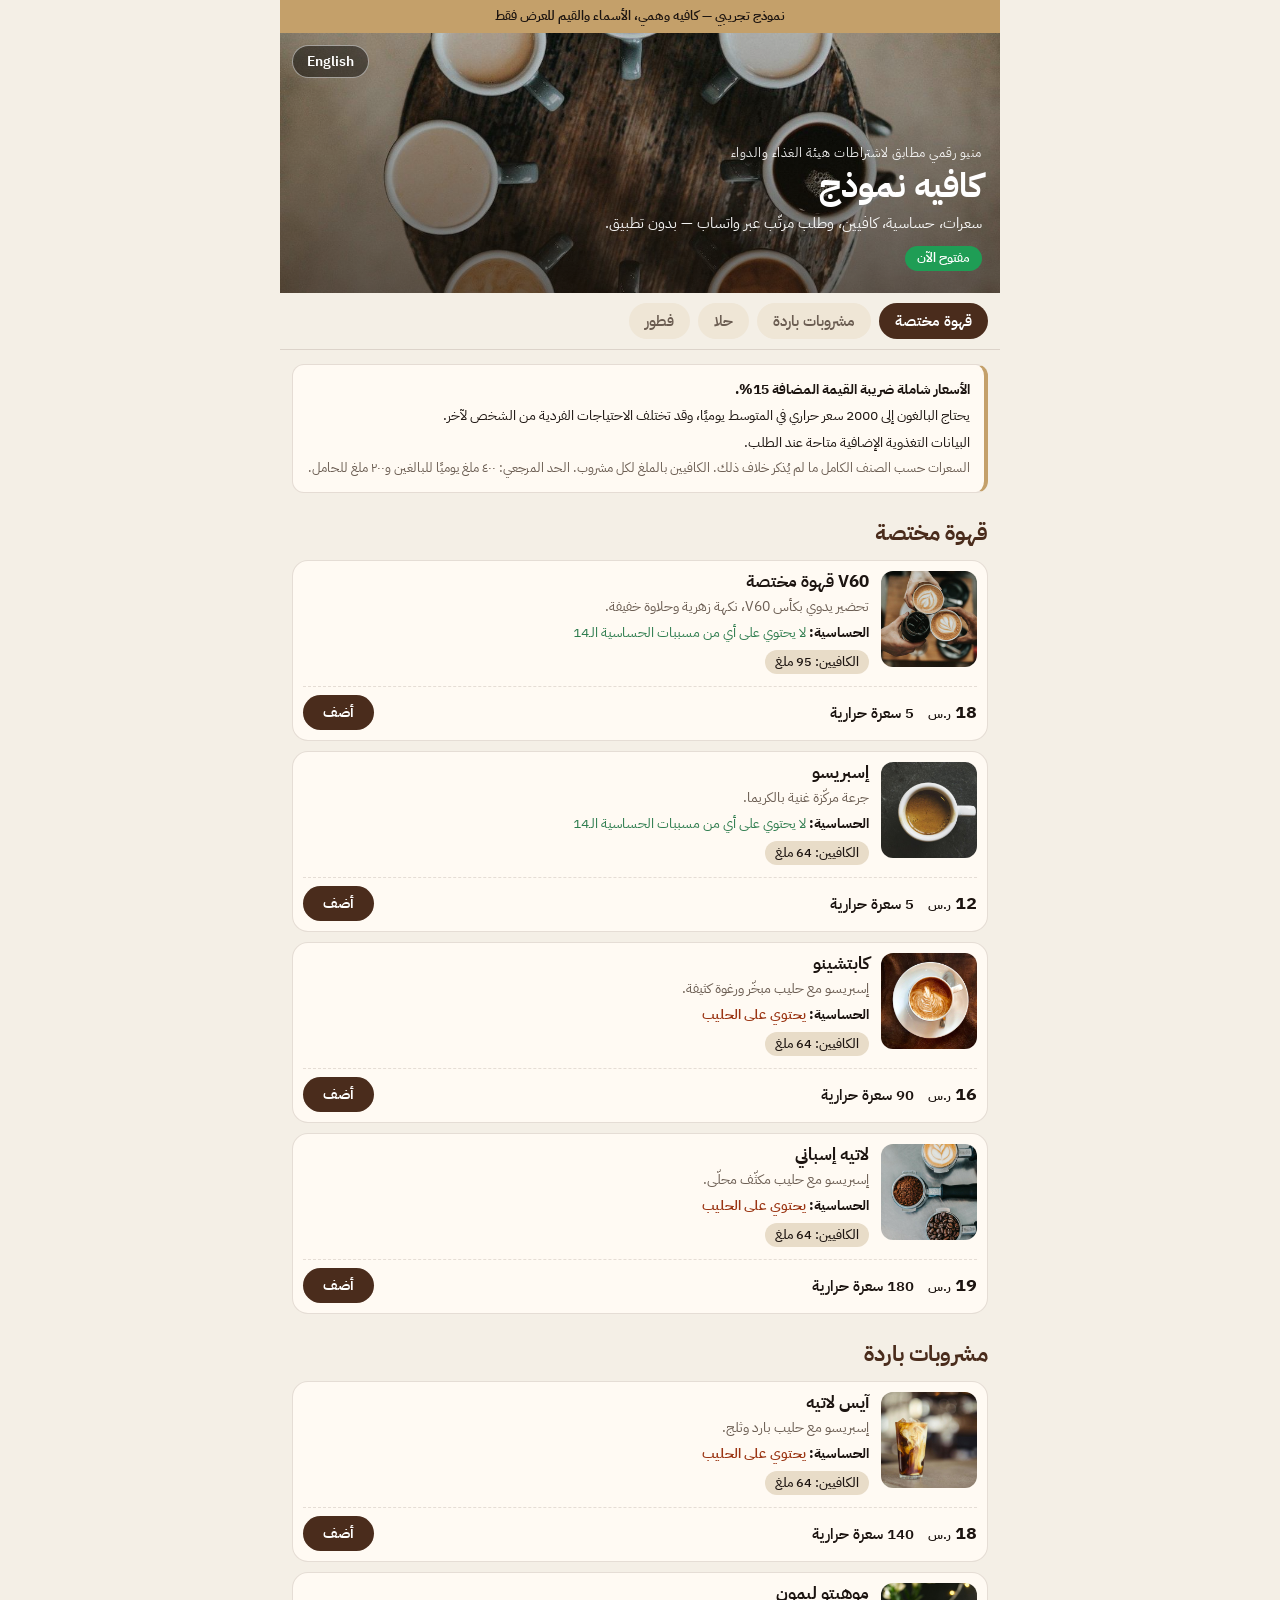
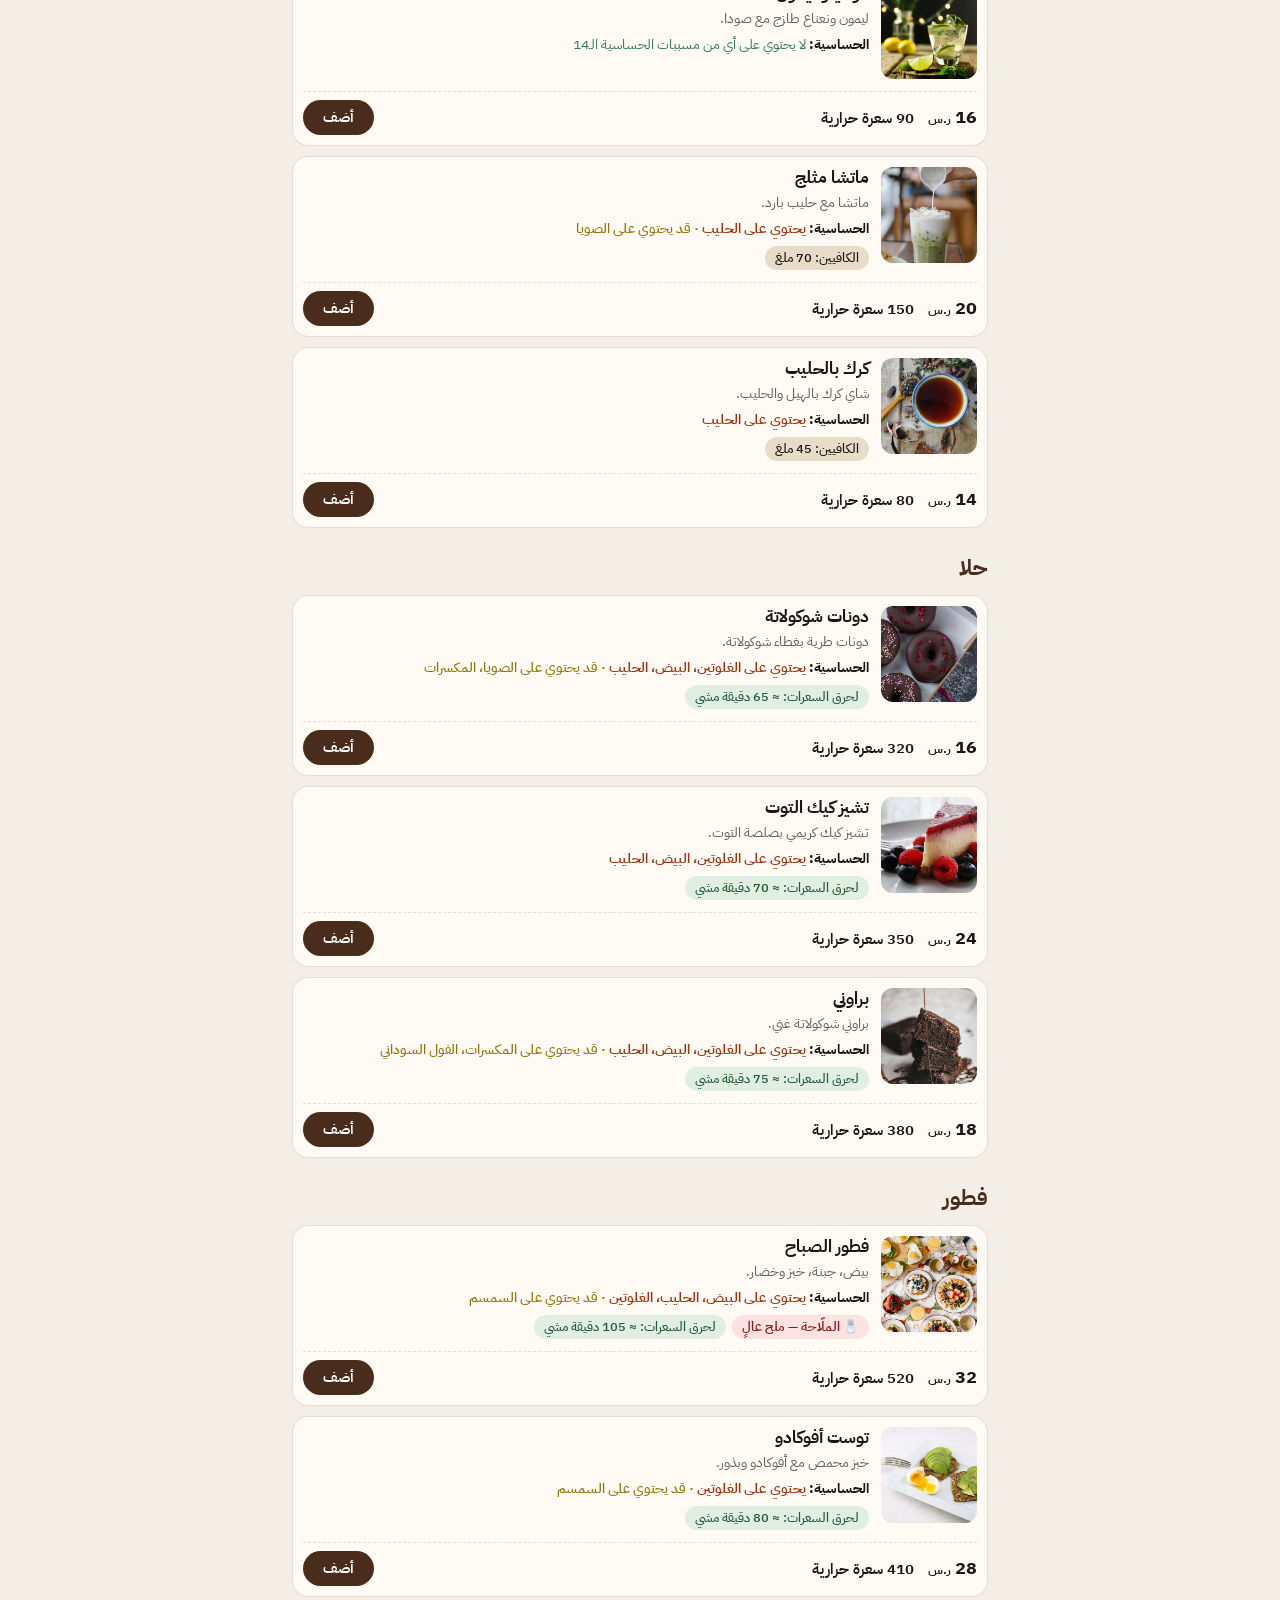
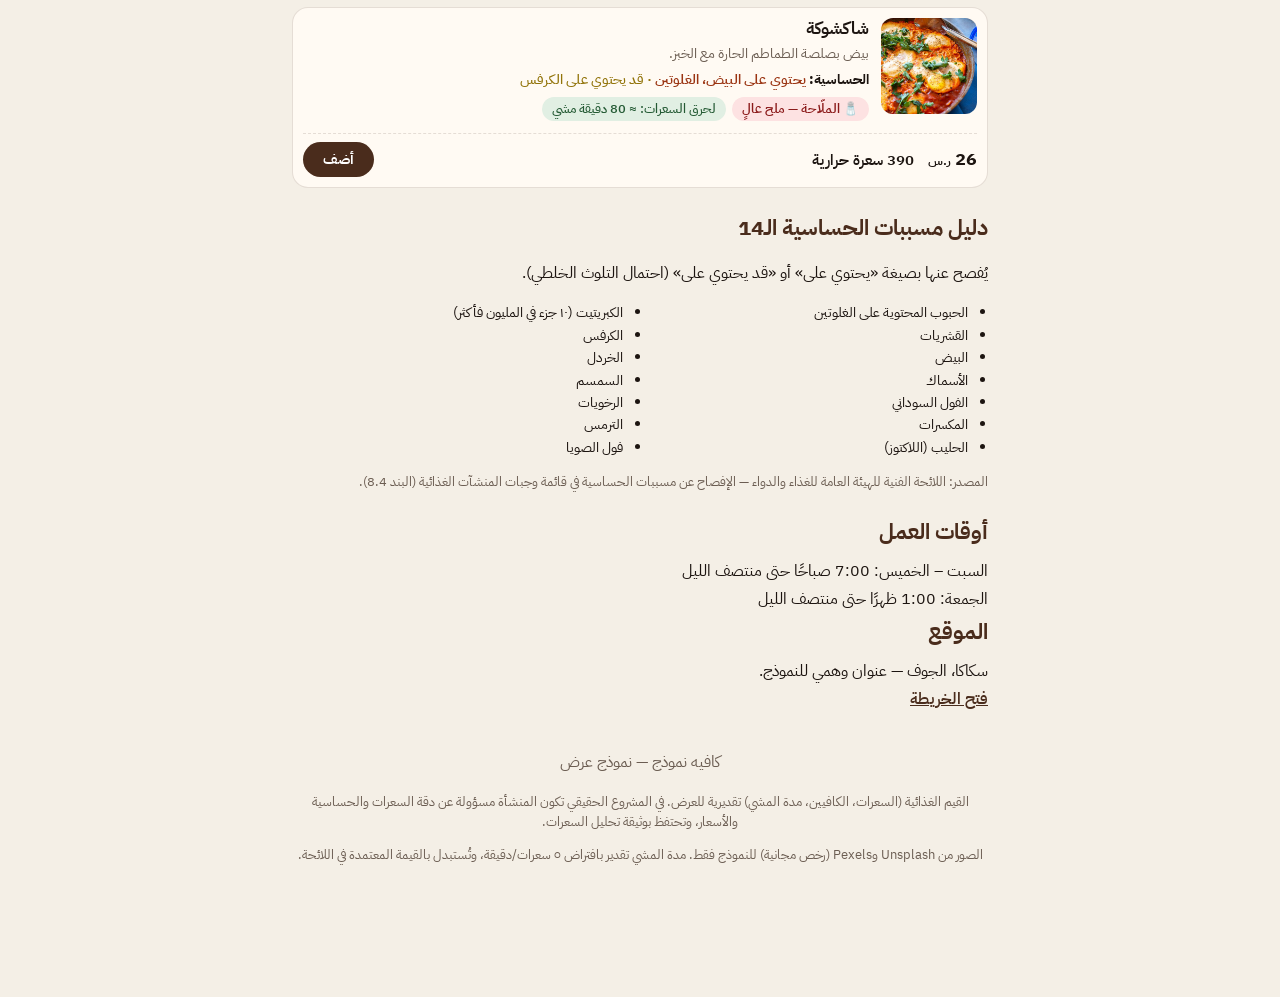
==== cafe-demo/index.html @ e088572f "Add compliant cafe menu demo at /cafe-demo/ (root unchanged)" ====
<!DOCTYPE html>
<html lang="ar" dir="rtl">
<head>
  <meta charset="utf-8">
  <meta name="viewport" content="width=device-width, initial-scale=1, viewport-fit=cover">
  <meta name="theme-color" content="#2a1b13">
  <meta name="robots" content="noindex">
  <meta name="description" content="نموذج حي لمنيو رقمي QR مطابق لاشتراطات هيئة الغذاء والدواء مع طلب عبر واتساب — منشأة وهمية.">
  <title>كافيه نموذج — منيو رقمي مطابق (نموذج)</title>
  <link rel="icon" href="../favicon.svg" type="image/svg+xml">
  <link rel="preconnect" href="https://fonts.googleapis.com">
  <link rel="preconnect" href="https://fonts.gstatic.com" crossorigin>
  <link href="https://fonts.googleapis.com/css2?family=IBM+Plex+Sans+Arabic:wght@400;500;600;700&family=IBM+Plex+Sans:wght@400;500;600;700&display=swap" rel="stylesheet">
  <link rel="stylesheet" href="css/styles.css">
</head>
<body>
  <div id="app"></div>
  <script src="../js/images-1.js"></script>
  <script src="../js/images-2.js"></script>
  <script src="../js/images-3.js"></script>
  <script src="js/app.js"></script>
</body>
</html>
---- cafe-demo/css/styles.css ----
:root{--bg:#f4efe6;--card:#fffaf3;--ink:#1c1410;--muted:#6b5d52;--accent:#4a2c1c;--accent-ink:#fff;--accent2:#c4a06a;--line:rgba(74,44,28,.14);--wa:#128c7e;--hero-shade:rgba(20,12,8,.55);--chip-bg:#efe6d6;--field:#fff;--font:"IBM Plex Sans Arabic","IBM Plex Sans","Tajawal","Noto Sans Arabic","Segoe UI",Tahoma,sans-serif}
*{box-sizing:border-box}html{scroll-behavior:smooth;scroll-padding-top:64px}
body{margin:0;background:var(--bg);color:var(--ink);font-family:var(--font);line-height:1.6;-webkit-text-size-adjust:100%}
#app{max-width:720px;margin:0 auto;background:var(--bg);min-height:100vh;position:relative;padding-bottom:90px}
.demo-banner{background:var(--accent2);color:#1c1410;text-align:center;font-size:13px;font-weight:600;padding:6px 12px}
.hero{position:relative;min-height:260px;color:#fff;display:flex;align-items:flex-end;overflow:hidden;background:var(--accent)}
.hero-img{position:absolute;inset:0;width:100%;height:100%;object-fit:cover}
.hero-shade{position:absolute;inset:0;background:linear-gradient(180deg,rgba(0,0,0,.15),var(--hero-shade))}
.hero-in{position:relative;padding:20px 18px 22px}
.kicker{margin:0;font-size:13px;letter-spacing:.04em;opacity:.9}
.hero h1{margin:2px 0 4px;font-size:34px;line-height:1.2}
.lead{margin:0 0 10px;font-size:15px;opacity:.95;max-width:34em}
.open{display:inline-block;font-size:13px;padding:2px 12px;border-radius:20px;font-weight:600}
.open.yes{background:#1f9d55}.open.no{background:#a33}
.lang{position:absolute;top:12px;inset-inline-end:12px;z-index:2;background:rgba(0,0,0,.45);color:#fff;border:1px solid rgba(255,255,255,.5);border-radius:20px;padding:5px 14px;font:600 14px var(--font);cursor:pointer}
.cats{position:sticky;top:0;z-index:5;display:flex;gap:8px;overflow-x:auto;padding:10px 12px;background:var(--bg);border-bottom:1px solid var(--line);scrollbar-width:none}
.cats::-webkit-scrollbar{display:none}
.cats a{white-space:nowrap;text-decoration:none;color:var(--muted);background:var(--chip-bg);padding:6px 16px;border-radius:20px;font-size:15px;font-weight:600}
.cats a.on{background:var(--accent);color:var(--accent-ink)}
main{padding:0 12px}
.notice{margin:14px 0 4px;background:var(--card);border:1px solid var(--line);border-inline-start:4px solid var(--accent2);border-radius:12px;padding:10px 14px;font-size:14px}
.notice p{margin:4px 0}.small{font-size:12.5px;color:var(--muted)}.ar-note{font-size:13px;color:var(--muted)}
.sec{margin-top:22px}.sec>h2{font-size:22px;margin:0 0 10px;color:var(--accent)}
.item{display:grid;grid-template-columns:96px 1fr;gap:12px;background:var(--card);border:1px solid var(--line);border-radius:16px;padding:10px;margin-bottom:10px;align-items:start}
.item.no-img{grid-template-columns:1fr}
.thumb{width:96px;height:96px;border-radius:12px;object-fit:cover;background:var(--chip-bg)}
.item h3{margin:0;font-size:17px;line-height:1.35}
.desc{margin:2px 0 4px;font-size:14px;color:var(--muted)}
.allergen{margin:4px 0 0;font-size:13.5px}.al-yes{font-weight:600;color:#9a3412}.al-may{color:#92740a;font-weight:500}.al-none{color:#2f7d4f}
.chips{display:flex;flex-wrap:wrap;gap:6px;margin-top:6px}
.chip{font-size:12.5px;padding:2px 10px;border-radius:12px;background:var(--chip-bg);font-weight:500}
.chip-caf{background:#e8dcc8}.chip-salt{background:#fde2e2;color:#8b1a1a;font-weight:600}.chip-act{background:#e1efe3;color:#245a34}
.side{grid-column:1/-1;display:flex;align-items:center;justify-content:space-between;gap:10px;border-top:1px dashed var(--line);padding-top:8px}
.pk{display:flex;align-items:baseline;gap:14px;flex-wrap:wrap}
.price{font-size:18px;font-weight:700;white-space:nowrap}.price small{font-size:13px;font-weight:600}
.kcal{font-size:15px;font-weight:600;color:var(--ink);white-space:nowrap}.kcal small{font-size:11.5px;font-weight:400;color:var(--muted);white-space:normal}
.add{border:0;background:var(--accent);color:var(--accent-ink);font:700 14px var(--font);padding:7px 20px;border-radius:20px;cursor:pointer}
.stepper{display:inline-flex;align-items:center;gap:2px;background:var(--chip-bg);border-radius:20px;padding:2px}
.stepper button{width:32px;height:32px;border:0;border-radius:50%;background:var(--accent);color:var(--accent-ink);font:700 18px var(--font);cursor:pointer;line-height:1}
.stepper span{min-width:26px;text-align:center;font-weight:700}
.legend ul{columns:2;padding-inline-start:20px;font-size:14px;margin:6px 0}
.info p{margin:2px 0}.link{color:var(--accent);font-weight:600}
.foot{padding:20px 16px 30px;text-align:center;color:var(--muted)}
.cartbar{position:fixed;bottom:12px;left:50%;transform:translateX(-50%);width:min(696px,calc(100% - 24px));display:flex;align-items:center;justify-content:space-between;gap:10px;border:0;background:var(--wa);color:#fff;border-radius:16px;padding:13px 18px;font:700 16px var(--font);box-shadow:0 8px 24px rgba(0,0,0,.28);cursor:pointer;z-index:20}
.cnt{background:#fff;color:var(--wa);border-radius:12px;min-width:26px;padding:0 8px;text-align:center}
.sheet-bd,.modal-bd{position:fixed;inset:0;background:rgba(0,0,0,.5);z-index:30}
.sheet{position:fixed;z-index:31;bottom:0;left:50%;transform:translateX(-50%);width:min(720px,100%);max-height:92vh;overflow:auto;background:var(--card);border-radius:22px 22px 0 0;padding:10px 16px 18px}
.grab{width:42px;height:4px;border-radius:2px;background:var(--line);margin:0 auto 8px}
.sheet-head{display:flex;justify-content:space-between;align-items:center}.sheet-head h2{margin:0;font-size:20px}
.x{border:0;background:var(--chip-bg);width:34px;height:34px;border-radius:50%;font-size:15px;cursor:pointer;color:var(--ink)}
.line{display:grid;grid-template-columns:1fr auto 64px;gap:8px;align-items:center;padding:8px 0;border-bottom:1px solid var(--line)}
.ln small{display:block;color:var(--muted)}.lt{text-align:end;font-weight:700}.empty{color:var(--muted);text-align:center}
.form{display:grid;gap:8px;margin:12px 0}
.form input,.form textarea{width:100%;border:1px solid var(--line);border-radius:12px;padding:10px 12px;font:15px var(--font);background:var(--field);color:var(--ink)}
.seg{display:grid;grid-template-columns:1fr 1fr;gap:6px}.seg button{border:1px solid var(--line);background:var(--field);border-radius:12px;padding:9px;font:600 15px var(--font);cursor:pointer;color:var(--ink)}
.seg button.on{background:var(--accent);color:var(--accent-ink);border-color:var(--accent)}
.totals{border-top:1px dashed var(--line);padding-top:10px}.totals div{display:flex;justify-content:space-between;font-size:17px}.totals small{color:var(--muted)}
.send{display:block;width:100%;margin-top:12px;text-align:center;border:0;background:var(--wa);color:#fff;border-radius:14px;padding:13px;font:700 16px var(--font);cursor:pointer;text-decoration:none}
.send:disabled{opacity:.45}.demo-hint{font-size:12.5px;color:var(--muted);text-align:center;margin:6px 0 0}
.modal{position:fixed;z-index:41;top:50%;left:50%;transform:translate(-50%,-50%);width:min(520px,calc(100% - 28px));max-height:86vh;overflow:auto;background:var(--card);border-radius:18px;padding:16px}.modal-bd{z-index:40}
.modal h3{margin:0 0 8px}.modal pre{white-space:pre-wrap;background:var(--field);color:var(--ink);border:1px solid var(--line);border-radius:12px;padding:10px;font:14px/1.7 var(--font);direction:inherit;margin:0 0 8px}
.modal-actions{display:grid;gap:8px}.ghost{border:1px solid var(--line);background:var(--field);border-radius:14px;padding:11px;font:600 15px var(--font);cursor:pointer;color:var(--ink)}
@media(max-width:380px){.item{grid-template-columns:78px 1fr}.thumb{width:78px;height:78px}.legend ul{columns:1}}
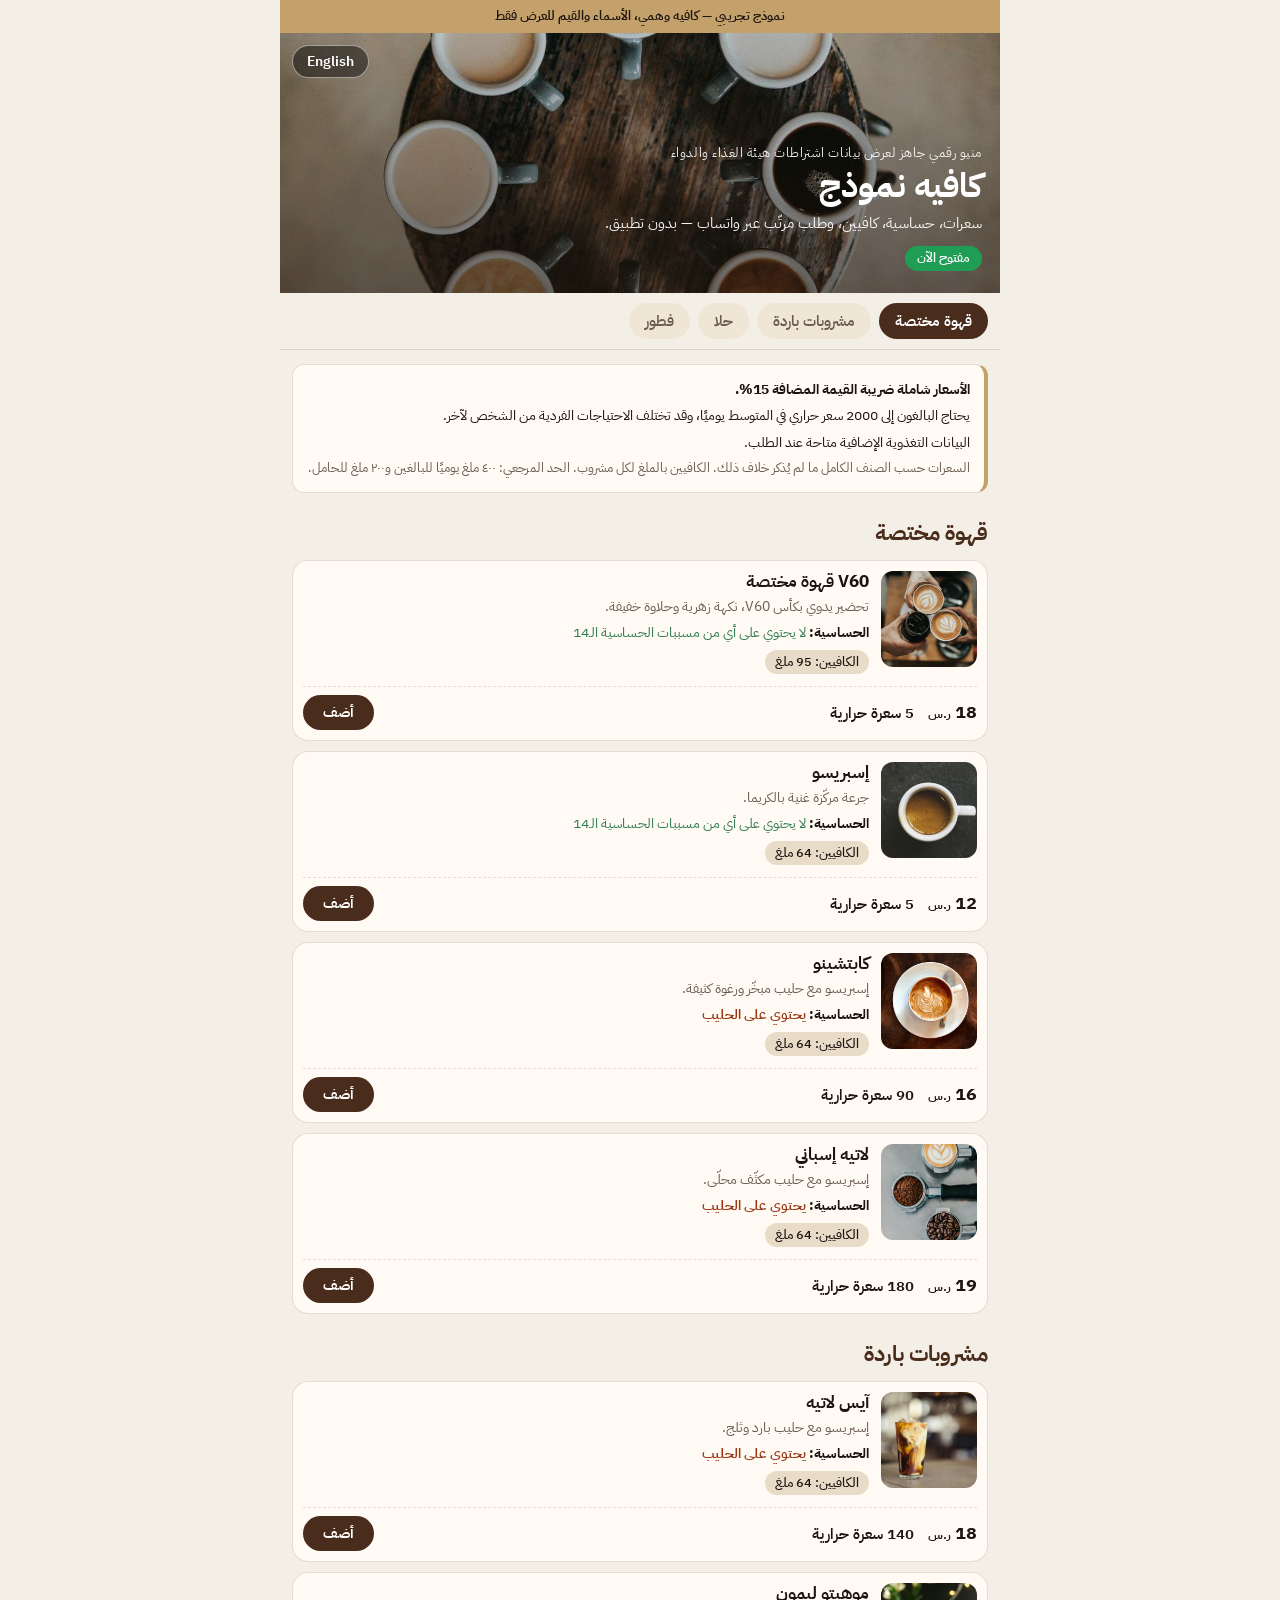
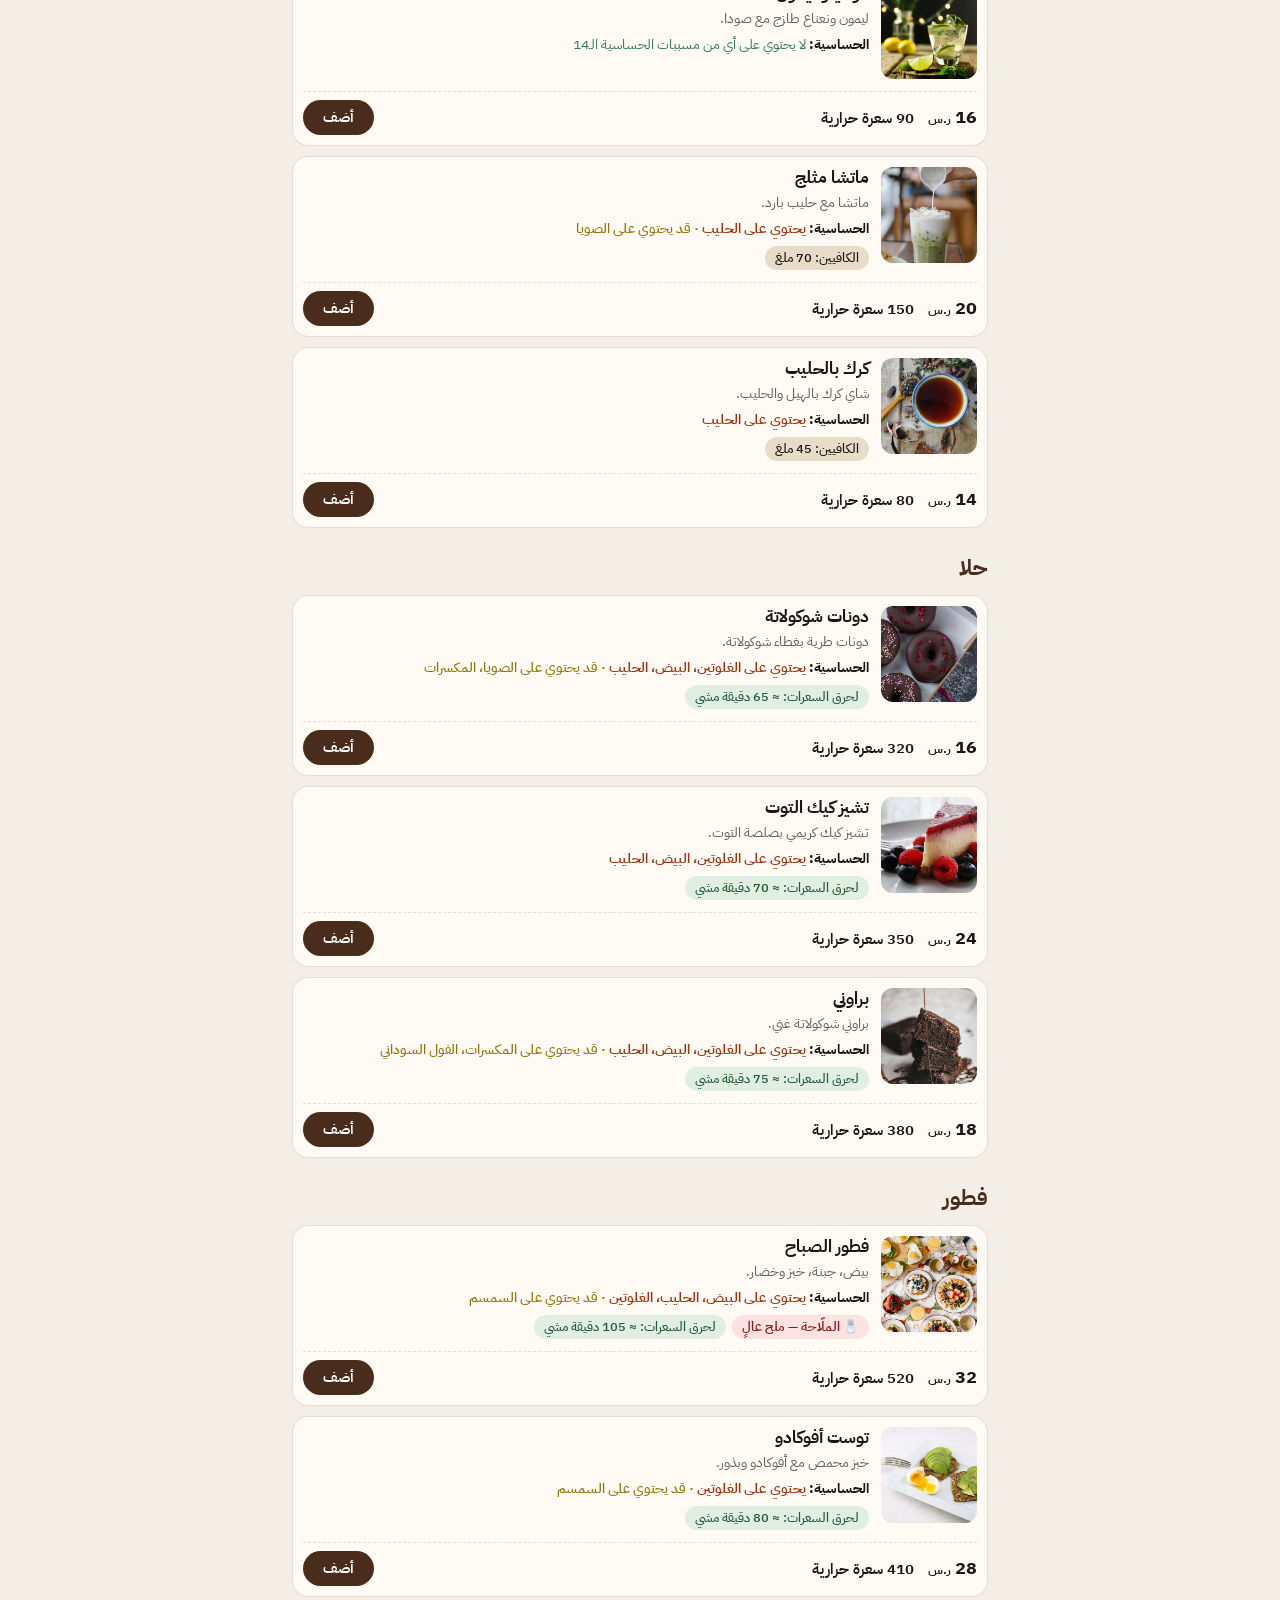
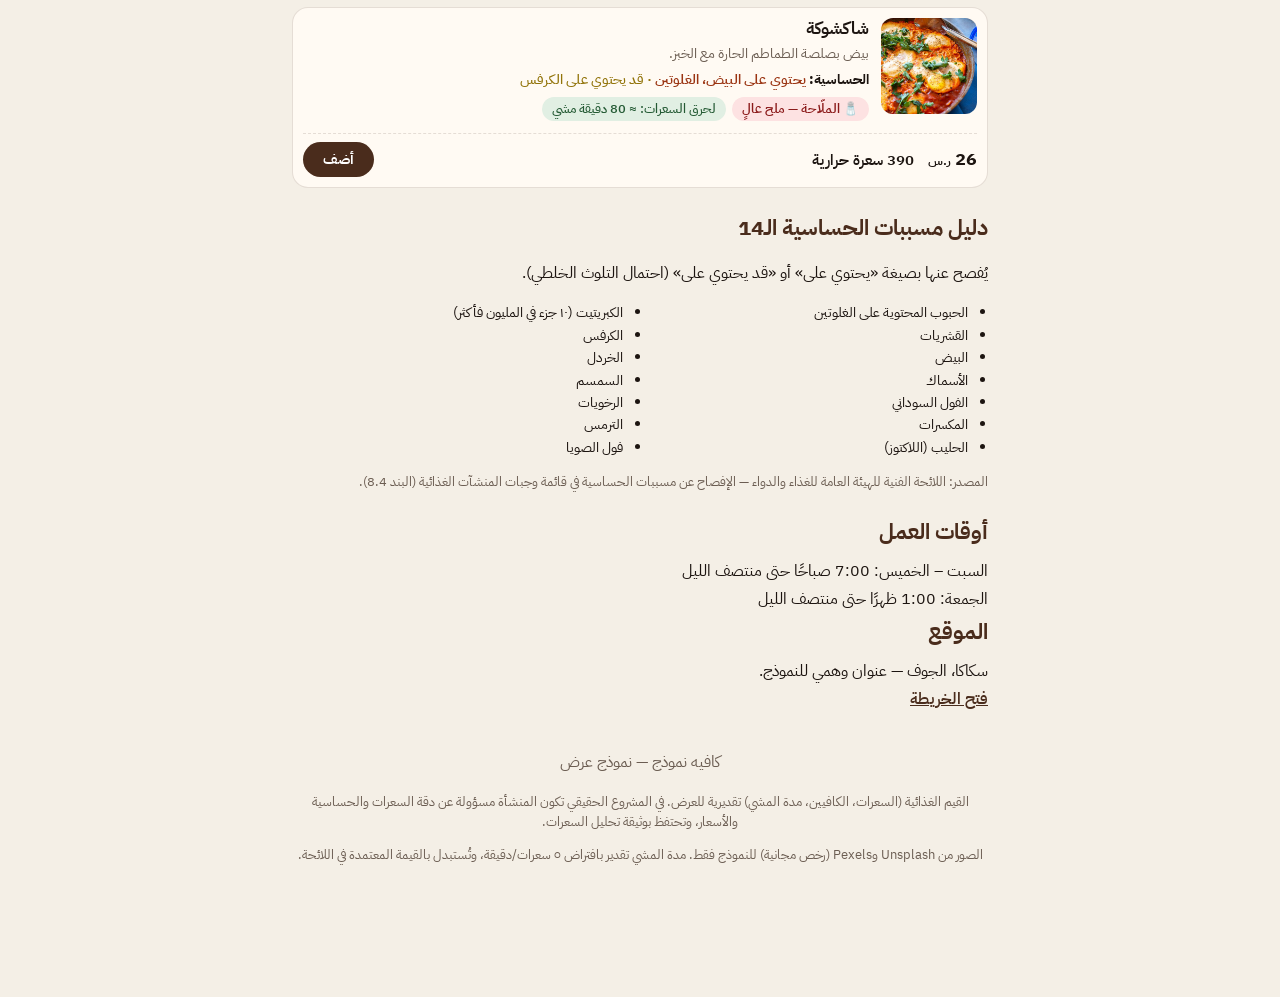
==== commit c5de0ccf: "Demos: avoid overclaiming compliance wording" ====
--- a/cafe-demo/index.html
+++ b/cafe-demo/index.html
@@ -5,8 +5,8 @@
   <meta name="viewport" content="width=device-width, initial-scale=1, viewport-fit=cover">
   <meta name="theme-color" content="#2a1b13">
   <meta name="robots" content="noindex">
-  <meta name="description" content="نموذج حي لمنيو رقمي QR مطابق لاشتراطات هيئة الغذاء والدواء مع طلب عبر واتساب — منشأة وهمية.">
-  <title>كافيه نموذج — منيو رقمي مطابق (نموذج)</title>
+  <meta name="description" content="نموذج حي لمنيو رقمي QR بحقول اشتراطات هيئة الغذاء والدواء مع طلب عبر واتساب — منشأة وهمية.">
+  <title>كافيه نموذج — منيو رقمي بحقول الغذاء والدواء (نموذج)</title>
   <link rel="icon" href="../favicon.svg" type="image/svg+xml">
   <link rel="preconnect" href="https://fonts.googleapis.com">
   <link rel="preconnect" href="https://fonts.gstatic.com" crossorigin>
